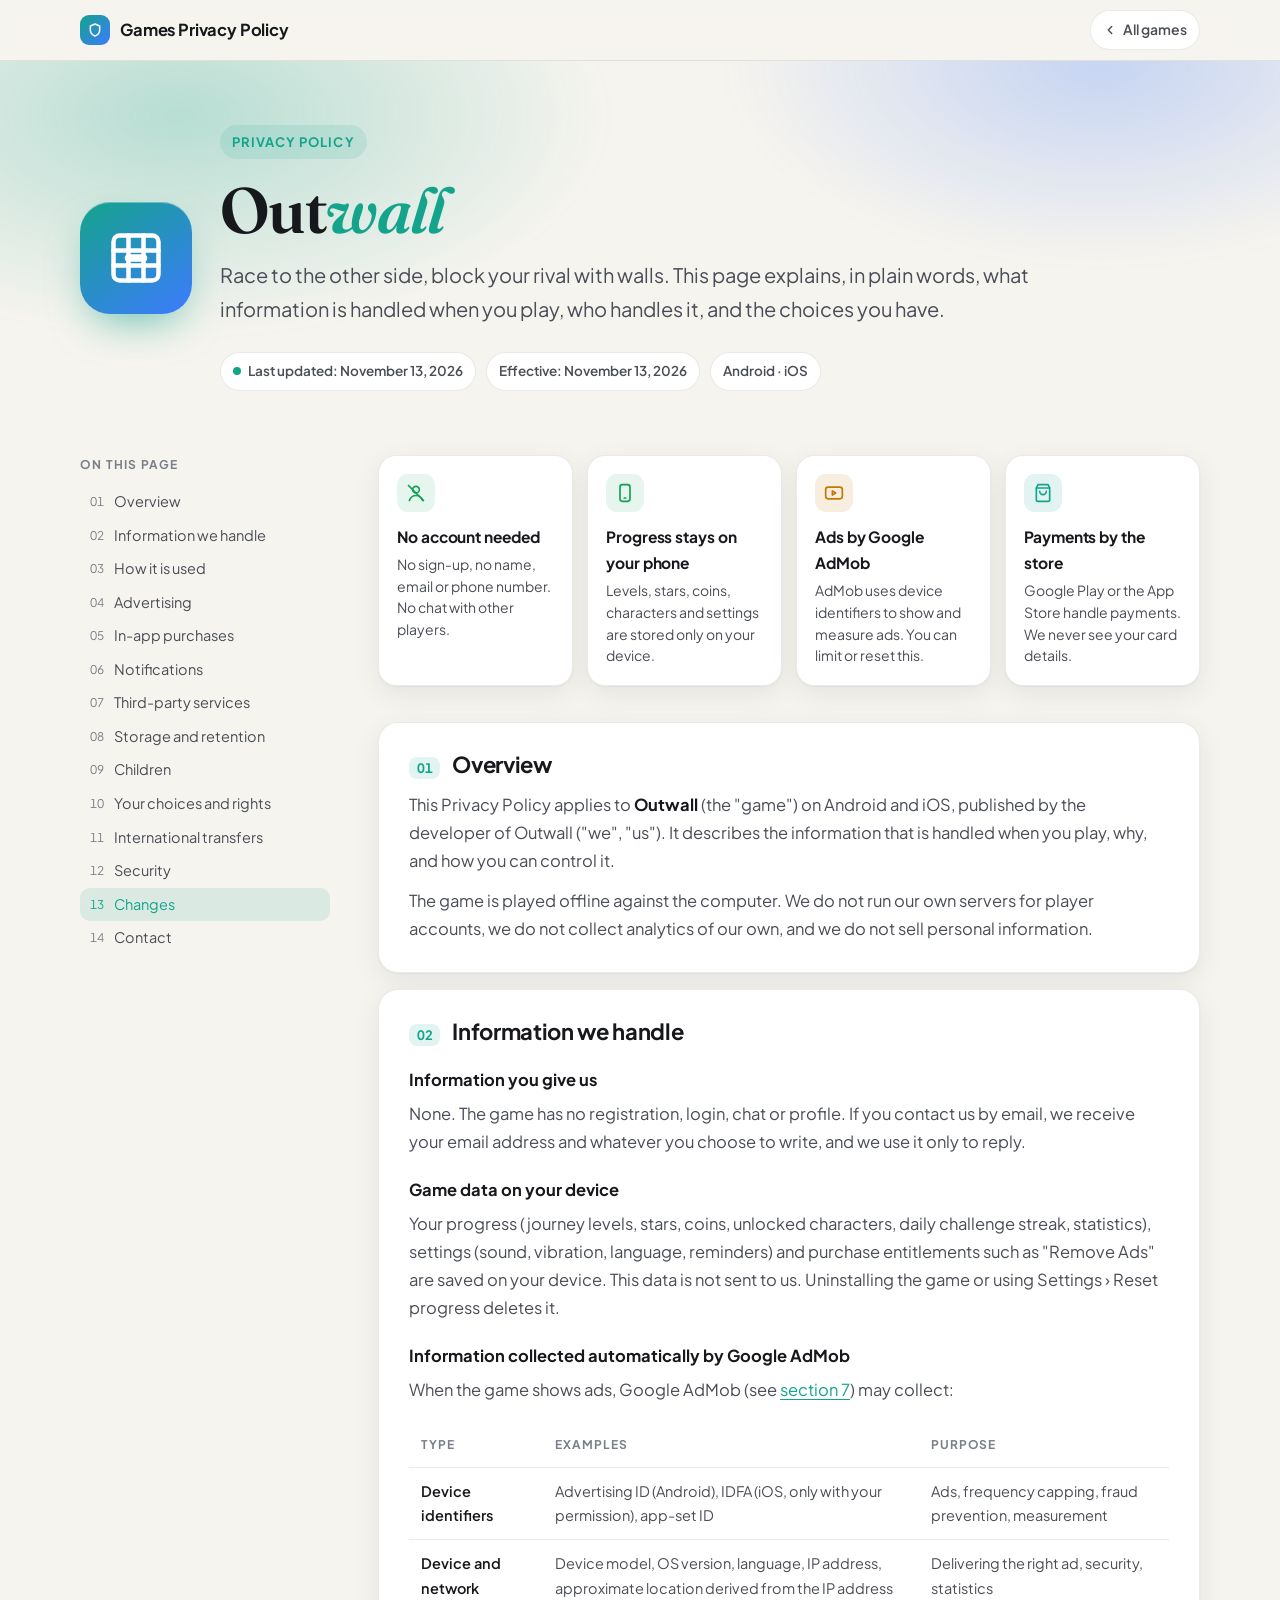
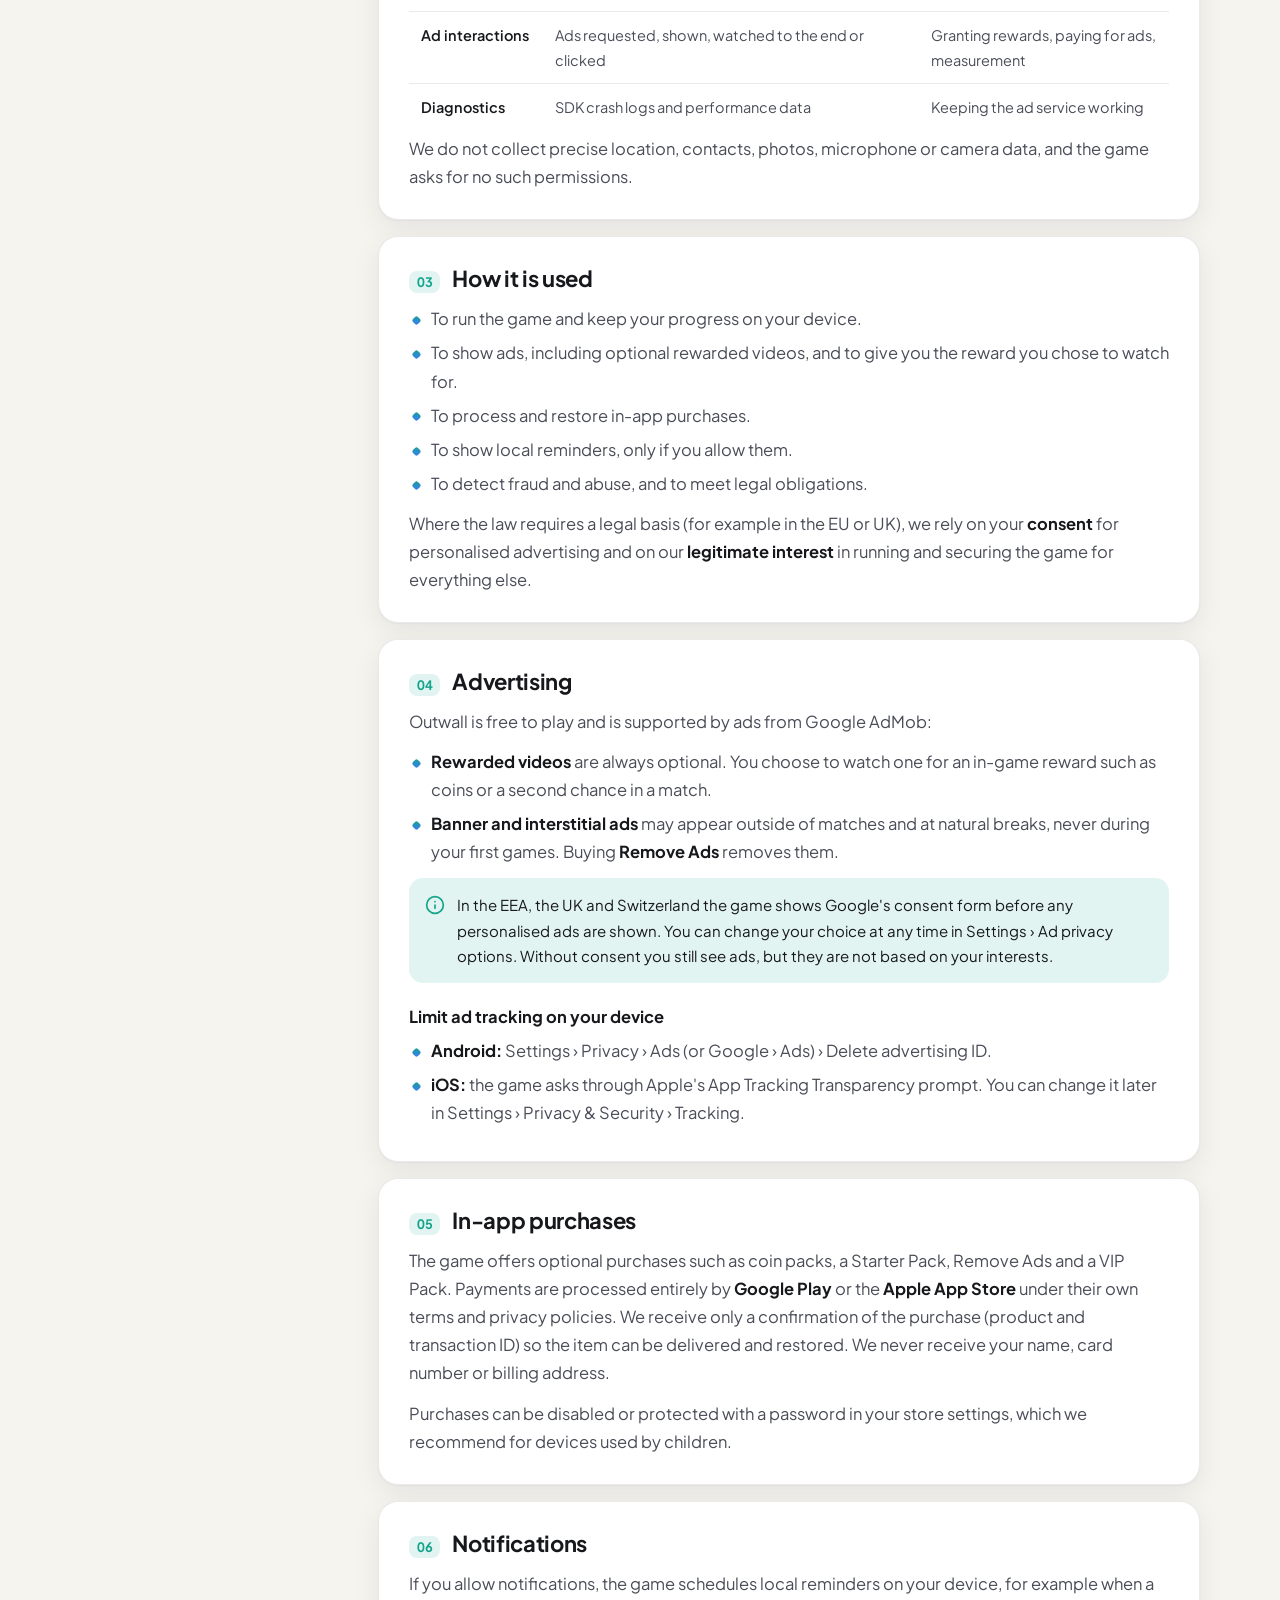
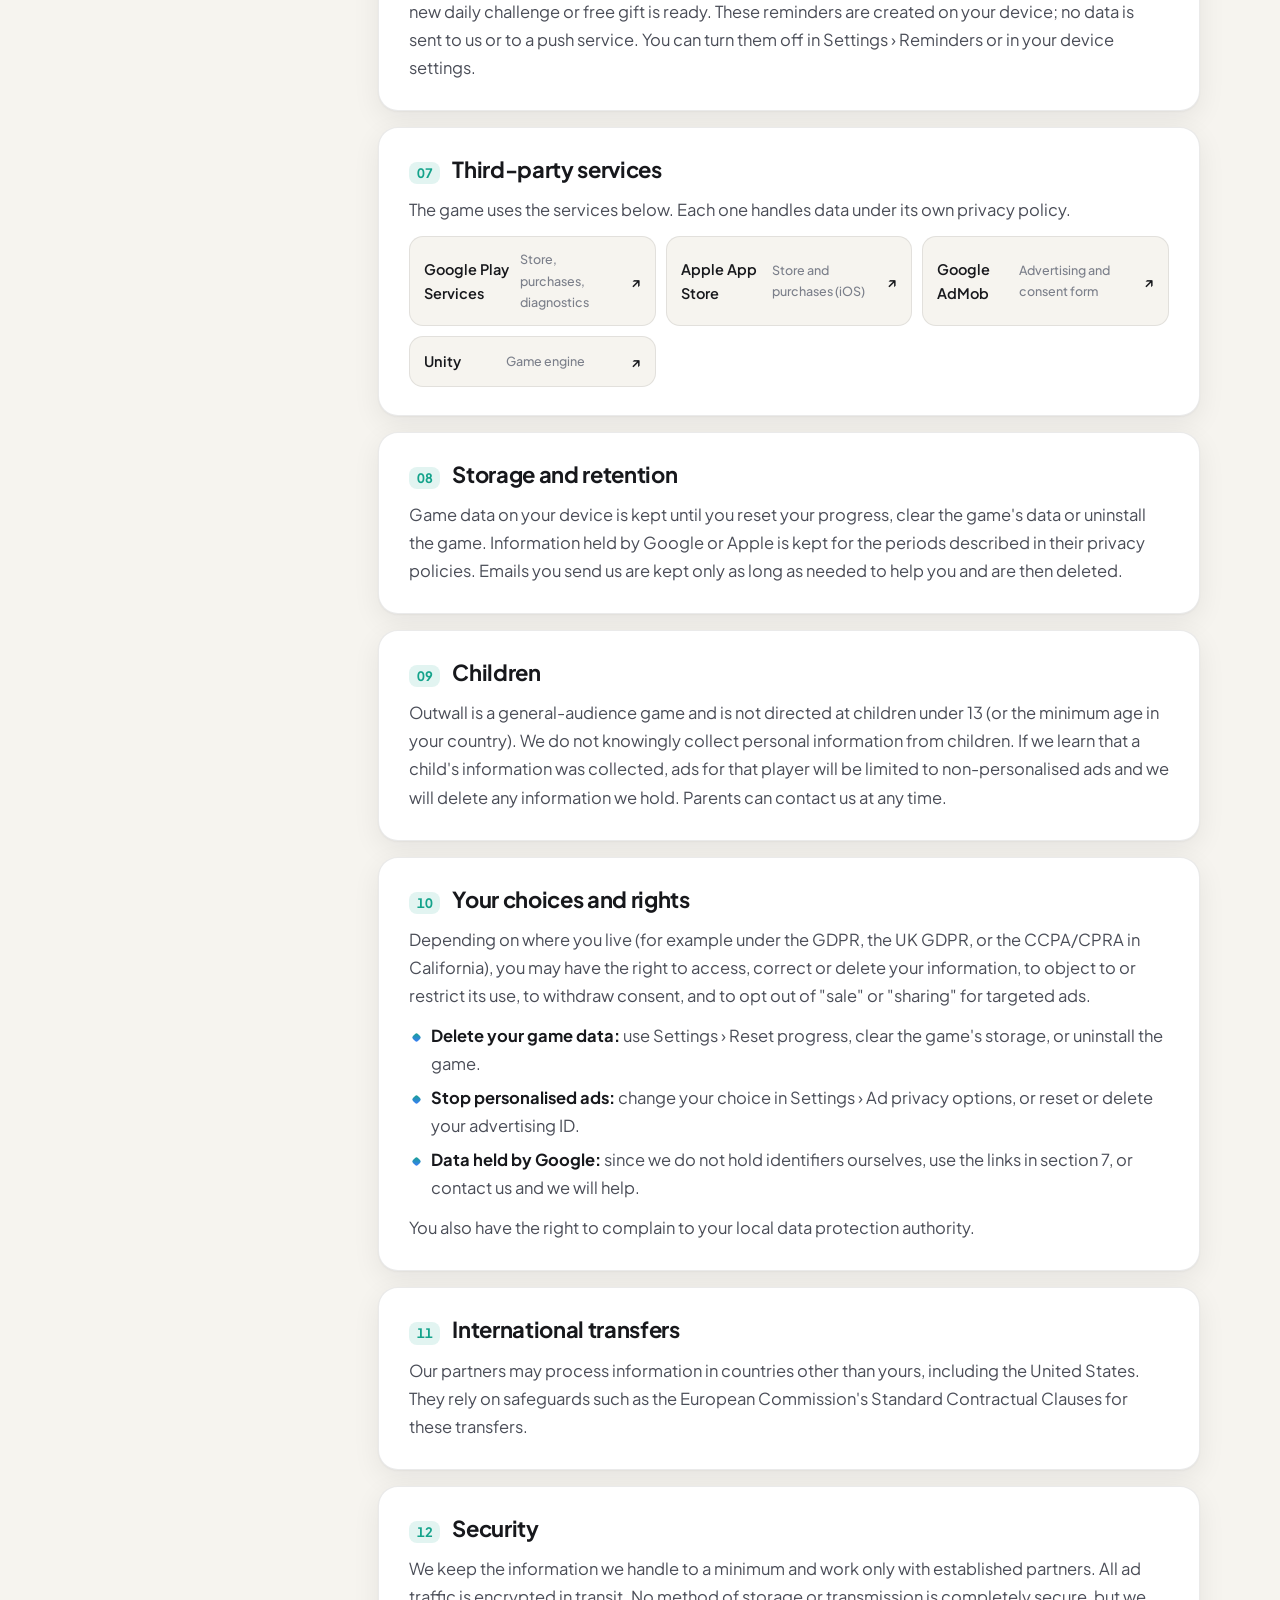
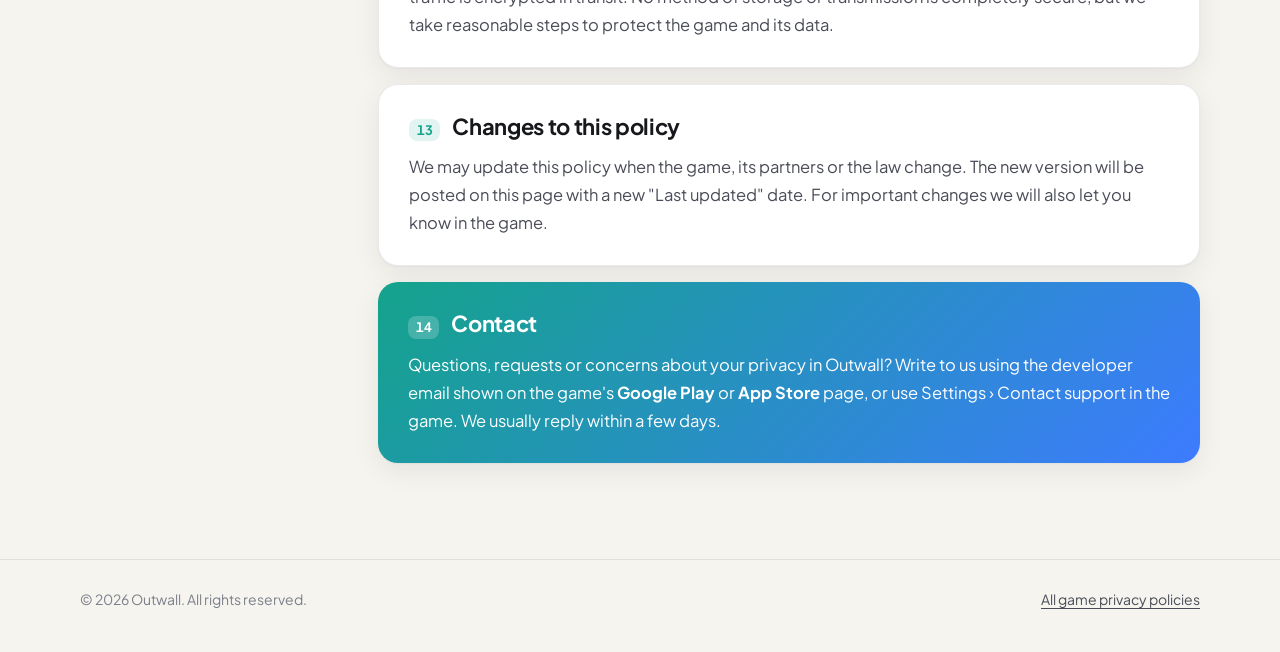
==== outwall/index.html @ 8ed84352 "Add Outwall privacy policy" ====
<!doctype html>
<html lang="en">
<head>
  <meta charset="utf-8">
  <meta name="viewport" content="width=device-width, initial-scale=1">
  <title>Privacy Policy · Outwall</title>
  <meta name="description" content="Privacy Policy for Outwall, the wall-building strategy board game: what data the game, Google AdMob and the app stores handle, and the choices you have.">
  <meta name="theme-color" content="#14a38b">
  <link rel="preconnect" href="https://fonts.googleapis.com">
  <link rel="preconnect" href="https://fonts.gstatic.com" crossorigin>
  <link href="https://fonts.googleapis.com/css2?family=Fraunces:ital,opsz,wght@0,9..144,600;1,9..144,600&family=Plus+Jakarta+Sans:wght@400;500;600;700&display=swap" rel="stylesheet">
  <link rel="stylesheet" href="../assets/style.css">
</head>
<body class="theme-outwall">

<header class="topbar">
  <div class="wrap">
    <a class="brand" href="../">
      <span class="brand-mark"><svg width="16" height="16" viewBox="0 0 24 24" fill="none" stroke="currentColor" stroke-width="2.2" stroke-linecap="round" stroke-linejoin="round"><path d="M12 3l7 3v6c0 4.5-3 7.5-7 9-4-1.5-7-4.5-7-9V6z"/></svg></span>
      Games Privacy Policy
    </a>
    <a class="back" href="../"><svg width="14" height="14" viewBox="0 0 24 24" fill="none" stroke="currentColor" stroke-width="2.4" stroke-linecap="round" stroke-linejoin="round"><path d="M15 18l-6-6 6-6"/></svg>All games</a>
  </div>
</header>

<section class="hero">
  <div class="wrap game-hero">
    <div class="game-icon" aria-hidden="true">
      <svg viewBox="0 0 24 24" fill="none" stroke="currentColor" stroke-width="1.8" stroke-linecap="round" stroke-linejoin="round"><rect x="3" y="3" width="18" height="18" rx="2.5"/><path d="M9 3v18M15 3v18M3 9h18M3 15h18"/><path d="M9 12h6" stroke-width="3"/></svg>
    </div>
    <div>
      <span class="eyebrow">Privacy Policy</span>
      <h1>Out<em>wall</em></h1>
      <p class="lead">Race to the other side, block your rival with walls. This page explains, in plain words, what information is handled when you play, who handles it, and the choices you have.</p>
      <div class="meta">
        <span class="chip"><span class="dot"></span>Last updated: November 13, 2026</span>
        <span class="chip">Effective: November 13, 2026</span>
        <span class="chip">Android · iOS</span>
      </div>
    </div>
  </div>
</section>

<div class="wrap layout">
  <nav class="toc" aria-label="On this page">
    <h3>On this page</h3>
    <ol>
      <li><a href="#overview">Overview</a></li>
      <li><a href="#collect">Information we handle</a></li>
      <li><a href="#use">How it is used</a></li>
      <li><a href="#ads">Advertising</a></li>
      <li><a href="#purchases">In-app purchases</a></li>
      <li><a href="#notifications">Notifications</a></li>
      <li><a href="#partners">Third-party services</a></li>
      <li><a href="#retention">Storage and retention</a></li>
      <li><a href="#children">Children</a></li>
      <li><a href="#rights">Your choices and rights</a></li>
      <li><a href="#transfers">International transfers</a></li>
      <li><a href="#security">Security</a></li>
      <li><a href="#changes">Changes</a></li>
      <li><a href="#contact">Contact</a></li>
    </ol>
  </nav>

  <main class="doc">
    <div class="glance" aria-label="At a glance">
      <div class="g-card good">
        <div class="ic"><svg viewBox="0 0 24 24" fill="none" stroke="currentColor" stroke-width="2" stroke-linecap="round" stroke-linejoin="round"><circle cx="12" cy="8" r="4"/><path d="M4 21c1.5-4 4.5-6 8-6s6.5 2 8 6"/><path d="M3 3l18 18"/></svg></div>
        <h4>No account needed</h4>
        <p>No sign-up, no name, email or phone number. No chat with other players.</p>
      </div>
      <div class="g-card good">
        <div class="ic"><svg viewBox="0 0 24 24" fill="none" stroke="currentColor" stroke-width="2" stroke-linecap="round" stroke-linejoin="round"><rect x="6" y="2" width="12" height="20" rx="3"/><path d="M11 18h2"/></svg></div>
        <h4>Progress stays on your phone</h4>
        <p>Levels, stars, coins, characters and settings are stored only on your device.</p>
      </div>
      <div class="g-card warn">
        <div class="ic"><svg viewBox="0 0 24 24" fill="none" stroke="currentColor" stroke-width="2" stroke-linecap="round" stroke-linejoin="round"><rect x="2" y="5" width="20" height="14" rx="3"/><path d="M10 9.5v5l4-2.5z"/></svg></div>
        <h4>Ads by Google AdMob</h4>
        <p>AdMob uses device identifiers to show and measure ads. You can limit or reset this.</p>
      </div>
      <div class="g-card info">
        <div class="ic"><svg viewBox="0 0 24 24" fill="none" stroke="currentColor" stroke-width="2" stroke-linecap="round" stroke-linejoin="round"><path d="M6 2l-2 4v14a2 2 0 0 0 2 2h12a2 2 0 0 0 2-2V6l-2-4z"/><path d="M4 6h16"/><path d="M16 10a4 4 0 0 1-8 0"/></svg></div>
        <h4>Payments by the store</h4>
        <p>Google Play or the App Store handle payments. We never see your card details.</p>
      </div>
    </div>

    <section id="overview">
      <h2><span class="n">01</span>Overview</h2>
      <p>This Privacy Policy applies to <strong>Outwall</strong> (the "game") on Android and iOS, published by the developer of Outwall ("we", "us"). It describes the information that is handled when you play, why, and how you can control it.</p>
      <p>The game is played offline against the computer. We do not run our own servers for player accounts, we do not collect analytics of our own, and we do not sell personal information.</p>
    </section>

    <section id="collect">
      <h2><span class="n">02</span>Information we handle</h2>
      <h3>Information you give us</h3>
      <p>None. The game has no registration, login, chat or profile. If you contact us by email, we receive your email address and whatever you choose to write, and we use it only to reply.</p>

      <h3>Game data on your device</h3>
      <p>Your progress (journey levels, stars, coins, unlocked characters, daily challenge streak, statistics), settings (sound, vibration, language, reminders) and purchase entitlements such as "Remove Ads" are saved on your device. This data is not sent to us. Uninstalling the game or using Settings › Reset progress deletes it.</p>

      <h3>Information collected automatically by Google AdMob</h3>
      <p>When the game shows ads, Google AdMob (see <a href="#partners">section 7</a>) may collect:</p>
      <div class="table-scroll">
        <table class="table">
          <thead><tr><th>Type</th><th>Examples</th><th>Purpose</th></tr></thead>
          <tbody>
            <tr><td>Device identifiers</td><td>Advertising ID (Android), IDFA (iOS, only with your permission), app-set ID</td><td>Ads, frequency capping, fraud prevention, measurement</td></tr>
            <tr><td>Device and network</td><td>Device model, OS version, language, IP address, approximate location derived from the IP address</td><td>Delivering the right ad, security, statistics</td></tr>
            <tr><td>Ad interactions</td><td>Ads requested, shown, watched to the end or clicked</td><td>Granting rewards, paying for ads, measurement</td></tr>
            <tr><td>Diagnostics</td><td>SDK crash logs and performance data</td><td>Keeping the ad service working</td></tr>
          </tbody>
        </table>
      </div>
      <p>We do not collect precise location, contacts, photos, microphone or camera data, and the game asks for no such permissions.</p>
    </section>

    <section id="use">
      <h2><span class="n">03</span>How it is used</h2>
      <ul>
        <li>To run the game and keep your progress on your device.</li>
        <li>To show ads, including optional rewarded videos, and to give you the reward you chose to watch for.</li>
        <li>To process and restore in-app purchases.</li>
        <li>To show local reminders, only if you allow them.</li>
        <li>To detect fraud and abuse, and to meet legal obligations.</li>
      </ul>
      <p>Where the law requires a legal basis (for example in the EU or UK), we rely on your <strong>consent</strong> for personalised advertising and on our <strong>legitimate interest</strong> in running and securing the game for everything else.</p>
    </section>

    <section id="ads">
      <h2><span class="n">04</span>Advertising</h2>
      <p>Outwall is free to play and is supported by ads from Google AdMob:</p>
      <ul>
        <li><strong>Rewarded videos</strong> are always optional. You choose to watch one for an in-game reward such as coins or a second chance in a match.</li>
        <li><strong>Banner and interstitial ads</strong> may appear outside of matches and at natural breaks, never during your first games. Buying <strong>Remove Ads</strong> removes them.</li>
      </ul>
      <div class="callout">
        <svg viewBox="0 0 24 24" fill="none" stroke="currentColor" stroke-width="2" stroke-linecap="round" stroke-linejoin="round"><circle cx="12" cy="12" r="10"/><path d="M12 16v-4"/><path d="M12 8h.01"/></svg>
        <div>In the EEA, the UK and Switzerland the game shows Google's consent form before any personalised ads are shown. You can change your choice at any time in Settings › Ad privacy options. Without consent you still see ads, but they are not based on your interests.</div>
      </div>
      <h3>Limit ad tracking on your device</h3>
      <ul>
        <li><strong>Android:</strong> Settings › Privacy › Ads (or Google › Ads) › Delete advertising ID.</li>
        <li><strong>iOS:</strong> the game asks through Apple's App Tracking Transparency prompt. You can change it later in Settings › Privacy &amp; Security › Tracking.</li>
      </ul>
    </section>

    <section id="purchases">
      <h2><span class="n">05</span>In-app purchases</h2>
      <p>The game offers optional purchases such as coin packs, a Starter Pack, Remove Ads and a VIP Pack. Payments are processed entirely by <strong>Google Play</strong> or the <strong>Apple App Store</strong> under their own terms and privacy policies. We receive only a confirmation of the purchase (product and transaction ID) so the item can be delivered and restored. We never receive your name, card number or billing address.</p>
      <p>Purchases can be disabled or protected with a password in your store settings, which we recommend for devices used by children.</p>
    </section>

    <section id="notifications">
      <h2><span class="n">06</span>Notifications</h2>
      <p>If you allow notifications, the game schedules local reminders on your device, for example when a new daily challenge or free gift is ready. These reminders are created on your device; no data is sent to us or to a push service. You can turn them off in Settings › Reminders or in your device settings.</p>
    </section>

    <section id="partners">
      <h2><span class="n">07</span>Third-party services</h2>
      <p>The game uses the services below. Each one handles data under its own privacy policy.</p>
      <div class="partners">
        <a class="partner" href="https://policies.google.com/privacy" target="_blank" rel="noopener">Google Play Services<small>Store, purchases, diagnostics</small><span>↗</span></a>
        <a class="partner" href="https://www.apple.com/legal/privacy/" target="_blank" rel="noopener">Apple App Store<small>Store and purchases (iOS)</small><span>↗</span></a>
        <a class="partner" href="https://policies.google.com/technologies/ads" target="_blank" rel="noopener">Google AdMob<small>Advertising and consent form</small><span>↗</span></a>
        <a class="partner" href="https://unity.com/legal/game-player-and-app-user-privacy-policy" target="_blank" rel="noopener">Unity<small>Game engine</small><span>↗</span></a>
      </div>
    </section>

    <section id="retention">
      <h2><span class="n">08</span>Storage and retention</h2>
      <p>Game data on your device is kept until you reset your progress, clear the game's data or uninstall the game. Information held by Google or Apple is kept for the periods described in their privacy policies. Emails you send us are kept only as long as needed to help you and are then deleted.</p>
    </section>

    <section id="children">
      <h2><span class="n">09</span>Children</h2>
      <p>Outwall is a general-audience game and is not directed at children under 13 (or the minimum age in your country). We do not knowingly collect personal information from children. If we learn that a child's information was collected, ads for that player will be limited to non-personalised ads and we will delete any information we hold. Parents can contact us at any time.</p>
    </section>

    <section id="rights">
      <h2><span class="n">10</span>Your choices and rights</h2>
      <p>Depending on where you live (for example under the GDPR, the UK GDPR, or the CCPA/CPRA in California), you may have the right to access, correct or delete your information, to object to or restrict its use, to withdraw consent, and to opt out of "sale" or "sharing" for targeted ads.</p>
      <ul>
        <li><strong>Delete your game data:</strong> use Settings › Reset progress, clear the game's storage, or uninstall the game.</li>
        <li><strong>Stop personalised ads:</strong> change your choice in Settings › Ad privacy options, or reset or delete your advertising ID.</li>
        <li><strong>Data held by Google:</strong> since we do not hold identifiers ourselves, use the links in section 7, or contact us and we will help.</li>
      </ul>
      <p>You also have the right to complain to your local data protection authority.</p>
    </section>

    <section id="transfers">
      <h2><span class="n">11</span>International transfers</h2>
      <p>Our partners may process information in countries other than yours, including the United States. They rely on safeguards such as the European Commission's Standard Contractual Clauses for these transfers.</p>
    </section>

    <section id="security">
      <h2><span class="n">12</span>Security</h2>
      <p>We keep the information we handle to a minimum and work only with established partners. All ad traffic is encrypted in transit. No method of storage or transmission is completely secure, but we take reasonable steps to protect the game and its data.</p>
    </section>

    <section id="changes">
      <h2><span class="n">13</span>Changes to this policy</h2>
      <p>We may update this policy when the game, its partners or the law change. The new version will be posted on this page with a new "Last updated" date. For important changes we will also let you know in the game.</p>
    </section>

    <section id="contact" class="contact-card">
      <h2><span class="n">14</span>Contact</h2>
      <p>Questions, requests or concerns about your privacy in Outwall? Write to us using the developer email shown on the game's <strong>Google Play</strong> or <strong>App Store</strong> page, or use Settings › Contact support in the game. We usually reply within a few days.</p>
    </section>
  </main>
</div>

<footer>
  <div class="wrap">
    <span>© 2026 Outwall. All rights reserved.</span>
    <a href="../">All game privacy policies</a>
  </div>
</footer>

<script src="../assets/toc.js"></script>
</body>
</html>
---- assets/style.css ----
/* Games Privacy Policy: shared look for the hub and every game's policy page. */
:root {
  --bg: #f6f4ef;
  --bg-2: #efece4;
  --surface: #ffffff;
  --ink: #17181c;
  --ink-2: #4a4d57;
  --ink-3: #7b7f8a;
  --line: rgba(23, 24, 28, 0.09);
  --accent: #5b5bf0;
  --accent-2: #9b6bff;
  --accent-ink: #ffffff;
  --accent-soft: rgba(91, 91, 240, 0.1);
  --good: #12a150;
  --good-soft: rgba(18, 161, 80, 0.1);
  --warn: #c77700;
  --warn-soft: rgba(199, 119, 0, 0.12);
  --radius: 20px;
  --shadow: 0 1px 2px rgba(15, 18, 30, 0.04), 0 8px 28px rgba(15, 18, 30, 0.07);
  --font: "Plus Jakarta Sans", system-ui, -apple-system, "Segoe UI", Roboto, Arial, sans-serif;
  --display: "Fraunces", Georgia, "Times New Roman", serif;
  color-scheme: light;
}

@media (prefers-color-scheme: dark) {
  :root {
    --bg: #0f1015;
    --bg-2: #15171e;
    --surface: #1a1c24;
    --ink: #f2f3f7;
    --ink-2: #b9bdc9;
    --ink-3: #868b99;
    --line: rgba(255, 255, 255, 0.08);
    --accent-soft: rgba(140, 140, 255, 0.14);
    --good: #3ddc84;
    --good-soft: rgba(61, 220, 132, 0.12);
    --warn: #ffb547;
    --warn-soft: rgba(255, 181, 71, 0.13);
    --shadow: 0 1px 2px rgba(0, 0, 0, 0.3), 0 10px 30px rgba(0, 0, 0, 0.35);
    color-scheme: dark;
  }
}

/* Game themes: each policy page sets one on <body>. */
.theme-rush-street {
  --accent: #ff6b2c;
  --accent-2: #ffb21e;
  --accent-soft: rgba(255, 107, 44, 0.12);
}
.theme-worldstellar {
  --accent: #3d7bff;
  --accent-2: #8a5cff;
  --accent-soft: rgba(61, 123, 255, 0.12);
}
.theme-block-bloom {
  --accent: #e2489a;
  --accent-2: #8b5cf6;
  --accent-soft: rgba(226, 72, 154, 0.12);
}
.theme-outwall {
  --accent: #14a38b;
  --accent-2: #3d7bff;
  --accent-soft: rgba(20, 163, 139, 0.12);
}

* { box-sizing: border-box; }
html { scroll-behavior: smooth; -webkit-text-size-adjust: 100%; }
body {
  margin: 0;
  background: var(--bg);
  color: var(--ink);
  font-family: var(--font);
  font-size: 16.5px;
  line-height: 1.7;
  -webkit-font-smoothing: antialiased;
}
a { color: var(--accent); text-underline-offset: 3px; }
a:hover { text-decoration-thickness: 2px; }
img, svg { display: block; }

.wrap { width: min(1120px, 100% - 32px); margin-inline: auto; }

/* ---------------------------------------------------------------- top bar */
.topbar {
  position: sticky;
  top: 0;
  z-index: 20;
  backdrop-filter: saturate(1.4) blur(14px);
  -webkit-backdrop-filter: saturate(1.4) blur(14px);
  background: color-mix(in srgb, var(--bg) 78%, transparent);
  border-bottom: 1px solid var(--line);
}
.topbar .wrap { display: flex; align-items: center; justify-content: space-between; height: 60px; gap: 12px; }
.brand { display: flex; align-items: center; gap: 10px; font-weight: 700; color: var(--ink); text-decoration: none; letter-spacing: -0.01em; }
.brand-mark {
  width: 30px; height: 30px; border-radius: 9px;
  background: linear-gradient(135deg, var(--accent), var(--accent-2));
  display: grid; place-items: center; color: #fff;
}
.back {
  display: inline-flex; align-items: center; gap: 6px;
  font-size: 14px; font-weight: 600; color: var(--ink-2); text-decoration: none;
  padding: 7px 12px; border-radius: 999px; border: 1px solid var(--line); background: var(--surface);
}
.back:hover { color: var(--ink); }

/* ---------------------------------------------------------------- hero */
.hero { position: relative; overflow: hidden; padding: 64px 0 56px; }
.hero::before {
  content: "";
  position: absolute; inset: -40% -10% auto -10%; height: 520px;
  background:
    radial-gradient(40% 60% at 20% 40%, color-mix(in srgb, var(--accent) 28%, transparent), transparent 70%),
    radial-gradient(35% 55% at 80% 30%, color-mix(in srgb, var(--accent-2) 26%, transparent), transparent 70%);
  filter: blur(10px);
  pointer-events: none;
}
.hero .wrap { position: relative; }
.eyebrow {
  display: inline-flex; align-items: center; gap: 8px;
  font-size: 13px; font-weight: 700; letter-spacing: 0.08em; text-transform: uppercase;
  color: var(--accent); background: var(--accent-soft); padding: 6px 12px; border-radius: 999px;
}
.hero h1 {
  font-family: var(--display);
  font-weight: 600;
  font-size: clamp(36px, 6vw, 64px);
  line-height: 1.04;
  letter-spacing: -0.025em;
  margin: 18px 0 14px;
  max-width: 16ch;
}
.hero h1 em { font-style: italic; color: var(--accent); }
.hero p.lead { font-size: clamp(17px, 2.2vw, 20px); color: var(--ink-2); max-width: 60ch; margin: 0; }
.meta { display: flex; flex-wrap: wrap; gap: 10px; margin-top: 26px; }
.chip {
  display: inline-flex; align-items: center; gap: 7px;
  font-size: 13.5px; font-weight: 600; color: var(--ink-2);
  background: var(--surface); border: 1px solid var(--line);
  padding: 7px 12px; border-radius: 999px;
}
.chip .dot { width: 8px; height: 8px; border-radius: 50%; background: var(--accent); }

.game-hero { display: grid; grid-template-columns: auto 1fr; gap: 28px; align-items: center; }
.game-icon {
  width: 112px; height: 112px; border-radius: 30px;
  background: linear-gradient(145deg, var(--accent), var(--accent-2));
  box-shadow: 0 18px 40px -12px color-mix(in srgb, var(--accent) 60%, transparent), inset 0 1px 0 rgba(255,255,255,0.35);
  display: grid; place-items: center; color: #fff;
}
.game-icon svg { width: 60px; height: 60px; }
@media (max-width: 640px) {
  .hero { padding: 40px 0 36px; }
  .game-hero { grid-template-columns: 1fr; gap: 18px; }
  .game-icon { width: 84px; height: 84px; border-radius: 24px; }
  .game-icon svg { width: 46px; height: 46px; }
}

/* ---------------------------------------------------------------- hub cards */
.games { display: grid; grid-template-columns: repeat(auto-fill, minmax(300px, 1fr)); gap: 20px; padding-bottom: 72px; }
.game-card {
  position: relative; display: flex; flex-direction: column; gap: 16px;
  background: var(--surface); border: 1px solid var(--line); border-radius: 24px;
  padding: 24px; box-shadow: var(--shadow); text-decoration: none; color: inherit;
  transition: transform 0.2s ease, box-shadow 0.2s ease;
  overflow: hidden;
}
.game-card::after {
  content: ""; position: absolute; inset: 0 0 auto 0; height: 4px;
  background: linear-gradient(90deg, var(--accent), var(--accent-2));
}
.game-card:hover { transform: translateY(-3px); box-shadow: 0 2px 4px rgba(15,18,30,0.05), 0 18px 40px rgba(15,18,30,0.12); }
.game-card .top { display: flex; gap: 16px; align-items: center; }
.game-card .game-icon { width: 64px; height: 64px; border-radius: 18px; }
.game-card .game-icon svg { width: 34px; height: 34px; }
.game-card h2 { font-size: 21px; margin: 0; letter-spacing: -0.01em; line-height: 1.2; }
.game-card .sub { font-size: 14px; color: var(--ink-3); margin: 2px 0 0; }
.game-card p { margin: 0; color: var(--ink-2); font-size: 15px; }
.tags { display: flex; flex-wrap: wrap; gap: 6px; }
.tag { font-size: 12.5px; font-weight: 600; padding: 4px 10px; border-radius: 999px; background: var(--bg-2); color: var(--ink-2); }
.tag.on { background: var(--accent-soft); color: var(--accent); }
.game-card .go { margin-top: auto; display: flex; justify-content: space-between; align-items: center; font-weight: 700; color: var(--accent); font-size: 15px; }
.game-card .go span.arrow { transition: transform 0.2s ease; }
.game-card:hover .go span.arrow { transform: translateX(4px); }

/* ---------------------------------------------------------------- policy layout */
.layout { display: grid; grid-template-columns: 250px minmax(0, 1fr); gap: 48px; padding: 8px 0 80px; }
@media (max-width: 920px) { .layout { grid-template-columns: minmax(0, 1fr); gap: 24px; } }

.toc { position: sticky; top: 84px; align-self: start; }
.toc h3 { font-size: 12px; letter-spacing: 0.1em; text-transform: uppercase; color: var(--ink-3); margin: 0 0 10px; }
.toc ol { list-style: none; padding: 0; margin: 0; counter-reset: toc; }
.toc li { counter-increment: toc; }
.toc a {
  display: flex; gap: 10px; padding: 7px 10px; border-radius: 10px;
  color: var(--ink-2); text-decoration: none; font-size: 14.5px; line-height: 1.35;
}
.toc a::before { content: counter(toc, decimal-leading-zero); font-variant-numeric: tabular-nums; color: var(--ink-3); font-size: 12px; padding-top: 2px; }
.toc a:hover, .toc a.active { background: var(--accent-soft); color: var(--accent); }
.toc a.active::before { color: var(--accent); }
@media (max-width: 920px) {
  .toc { position: static; background: var(--surface); border: 1px solid var(--line); border-radius: var(--radius); padding: 16px; }
  .toc ol { columns: 2; column-gap: 12px; }
  .toc a { font-size: 14px; padding: 6px 8px; }
}
@media (max-width: 520px) { .toc ol { columns: 1; } }

/* ---------------------------------------------------------------- glance cards */
.glance { display: grid; grid-template-columns: repeat(auto-fit, minmax(185px, 1fr)); gap: 14px; margin-bottom: 36px; }
.g-card { background: var(--surface); border: 1px solid var(--line); border-radius: 18px; padding: 18px; box-shadow: var(--shadow); }
.g-card .ic { width: 38px; height: 38px; border-radius: 11px; display: grid; place-items: center; margin-bottom: 12px; }
.g-card .ic svg { width: 20px; height: 20px; }
.g-card.good .ic { background: var(--good-soft); color: var(--good); }
.g-card.warn .ic { background: var(--warn-soft); color: var(--warn); }
.g-card.info .ic { background: var(--accent-soft); color: var(--accent); }
.g-card h4 { margin: 0 0 4px; font-size: 15.5px; letter-spacing: -0.005em; }
.g-card p { margin: 0; font-size: 14px; color: var(--ink-2); line-height: 1.55; }

/* ---------------------------------------------------------------- article */
.doc section {
  background: var(--surface); border: 1px solid var(--line); border-radius: var(--radius);
  padding: 28px 30px; margin-bottom: 16px; box-shadow: var(--shadow);
  scroll-margin-top: 80px;
}
@media (max-width: 640px) { .doc section { padding: 22px 18px; } }
.doc h2 {
  display: flex; align-items: baseline; gap: 12px;
  font-size: 22px; letter-spacing: -0.015em; line-height: 1.25; margin: 0 0 12px;
}
.doc h2 .n {
  flex: none; font-size: 13px; font-weight: 700; font-variant-numeric: tabular-nums;
  color: var(--accent); background: var(--accent-soft); border-radius: 8px; padding: 3px 8px;
}
.doc h3 { font-size: 16.5px; margin: 20px 0 6px; }
.doc p { margin: 0 0 12px; color: var(--ink-2); }
.doc p:last-child, .doc ul:last-child { margin-bottom: 0; }
.doc ul { margin: 0 0 12px; padding-left: 0; list-style: none; }
.doc ul li { position: relative; padding-left: 22px; margin: 6px 0; color: var(--ink-2); }
.doc ul li::before {
  content: ""; position: absolute; left: 4px; top: 0.72em;
  width: 7px; height: 7px; border-radius: 2px; transform: rotate(45deg);
  background: linear-gradient(135deg, var(--accent), var(--accent-2));
}
.doc strong { color: var(--ink); }

.table { width: 100%; border-collapse: separate; border-spacing: 0; margin: 8px 0 4px; font-size: 14.5px; }
.table th, .table td { text-align: left; padding: 11px 12px; border-bottom: 1px solid var(--line); vertical-align: top; }
.table th { font-size: 12px; text-transform: uppercase; letter-spacing: 0.08em; color: var(--ink-3); font-weight: 700; }
.table td { color: var(--ink-2); }
.table td:first-child { color: var(--ink); font-weight: 600; }
.table tr:last-child td { border-bottom: 0; }
.table-scroll { overflow-x: auto; margin: 0 -6px; padding: 0 6px; }

.callout {
  display: flex; gap: 12px; padding: 14px 16px; border-radius: 14px;
  background: var(--accent-soft); color: var(--ink); font-size: 15px; margin: 10px 0 14px;
}
.callout svg { flex: none; width: 20px; height: 20px; color: var(--accent); margin-top: 3px; }

.partners { display: grid; grid-template-columns: repeat(auto-fill, minmax(230px, 1fr)); gap: 10px; margin-top: 8px; }
.partner {
  display: flex; justify-content: space-between; align-items: center; gap: 10px;
  padding: 12px 14px; border-radius: 14px; border: 1px solid var(--line); background: var(--bg);
  text-decoration: none; color: var(--ink); font-weight: 600; font-size: 14.5px;
}
.partner small { display: block; font-weight: 500; color: var(--ink-3); font-size: 12.5px; }
.partner:hover { border-color: var(--accent); }

.contact-card {
  background: linear-gradient(135deg, var(--accent), var(--accent-2)) !important;
  color: #fff; border: 0 !important;
}
.contact-card h2, .contact-card p, .contact-card strong { color: #fff !important; }
.contact-card h2 .n { background: rgba(255,255,255,0.2); color: #fff; }
.contact-card a { color: #fff; font-weight: 700; }

/* ---------------------------------------------------------------- footer */
footer { border-top: 1px solid var(--line); padding: 28px 0 40px; color: var(--ink-3); font-size: 14px; }
footer .wrap { display: flex; flex-wrap: wrap; justify-content: space-between; gap: 12px; }
footer a { color: var(--ink-2); }

@media (prefers-reduced-motion: reduce) {
  html { scroll-behavior: auto; }
  .game-card, .game-card .go span.arrow { transition: none; }
}
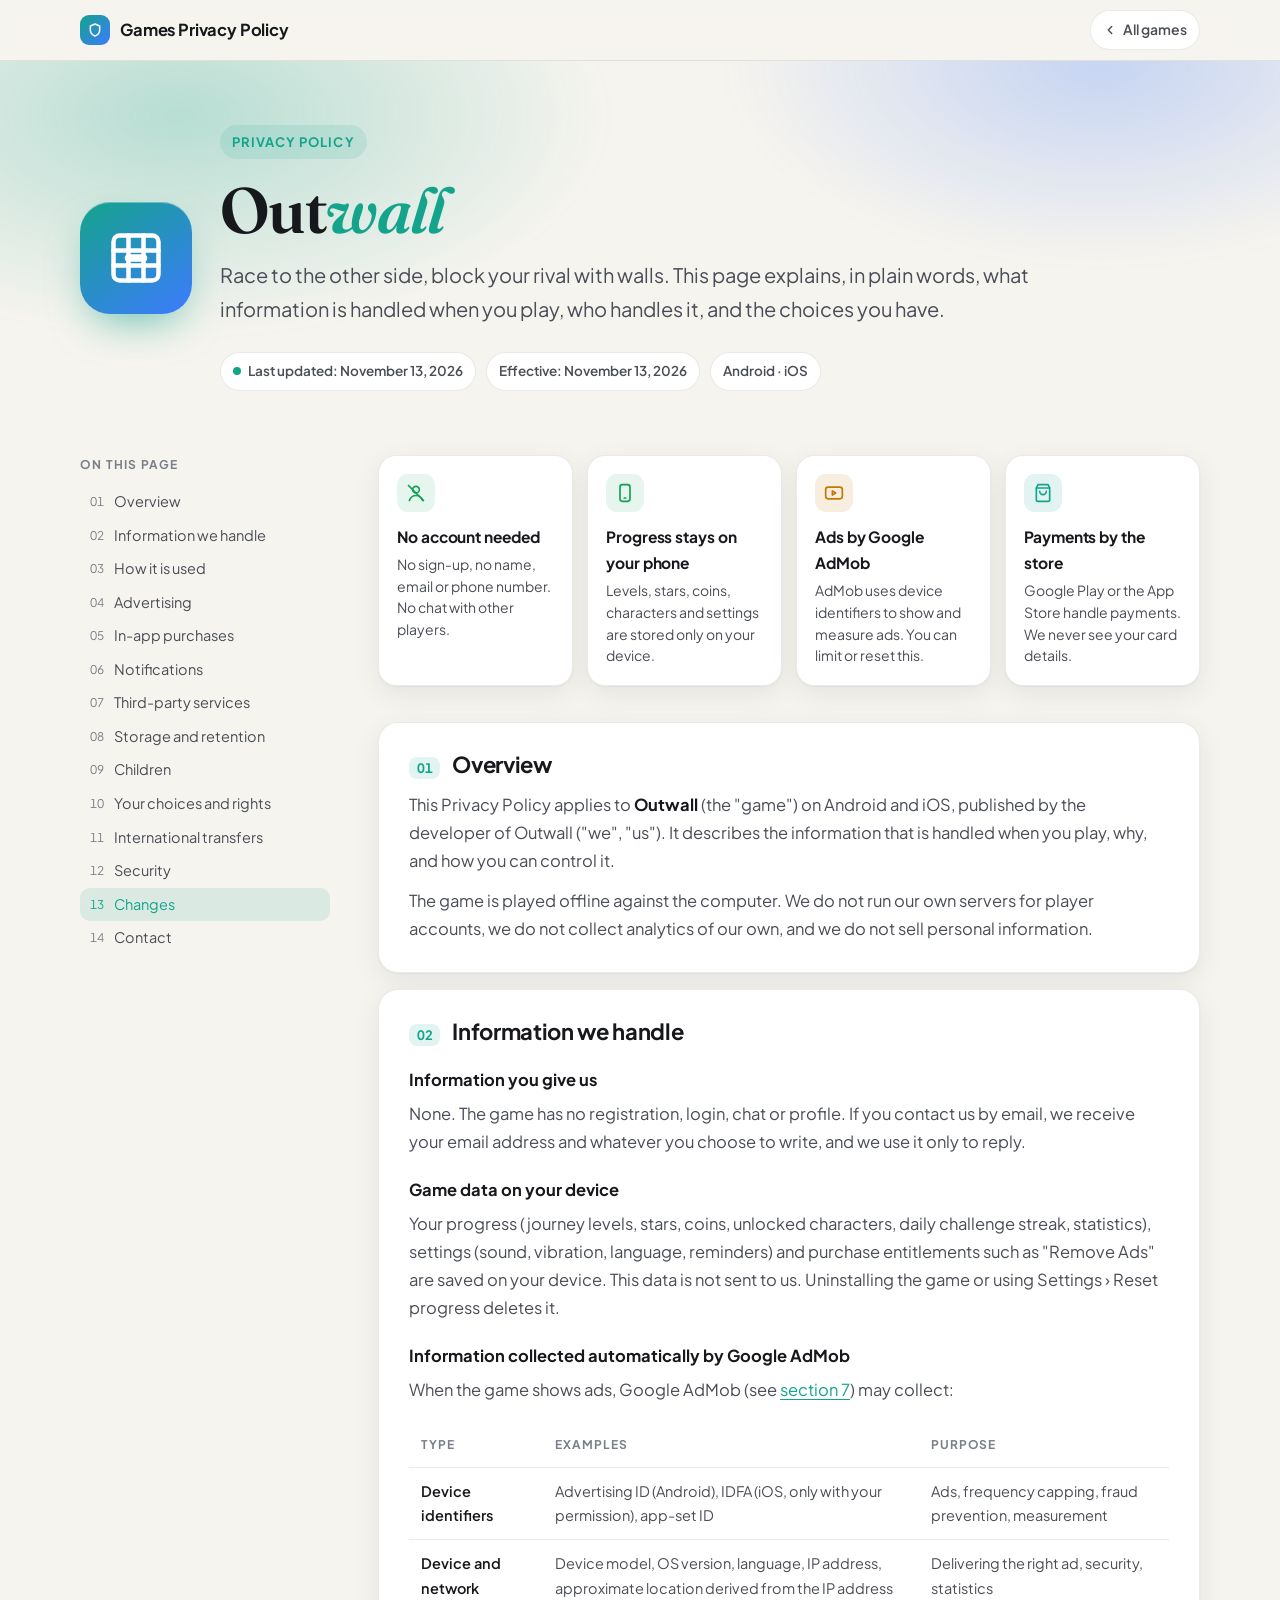
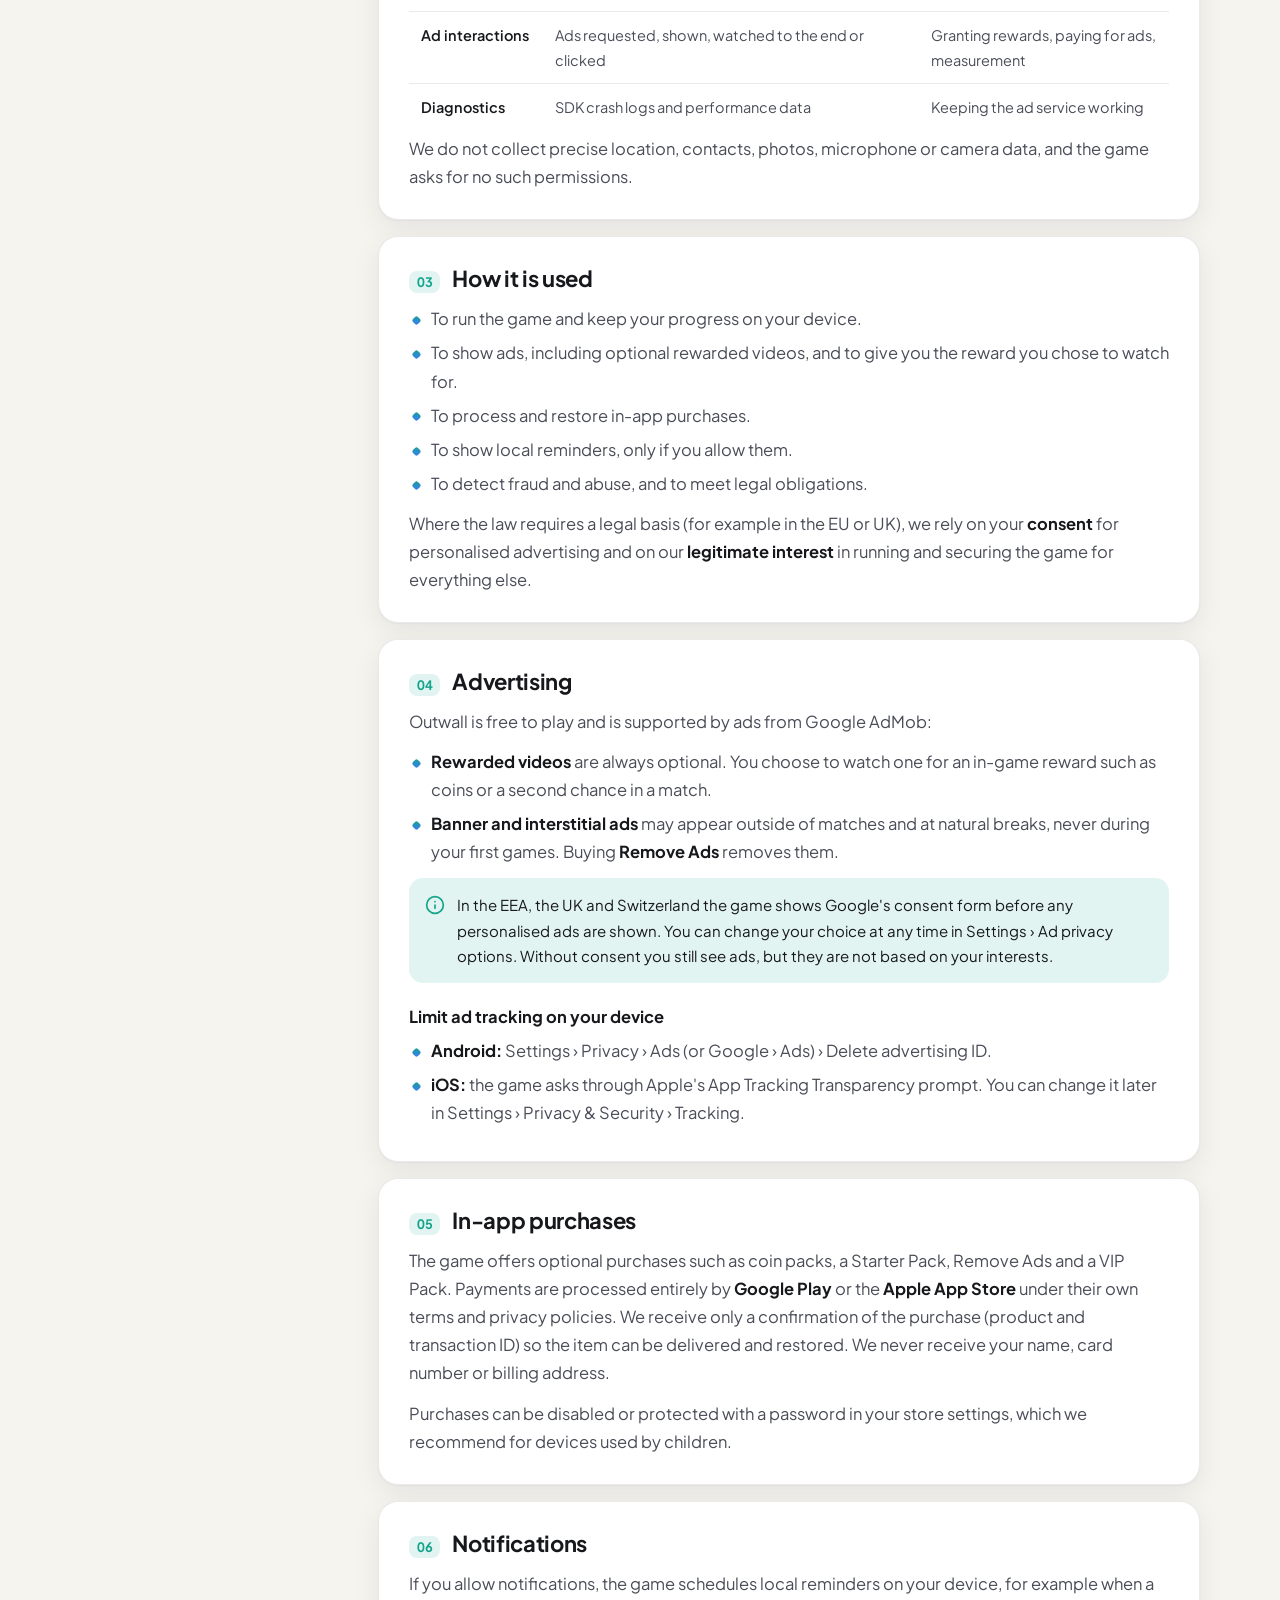
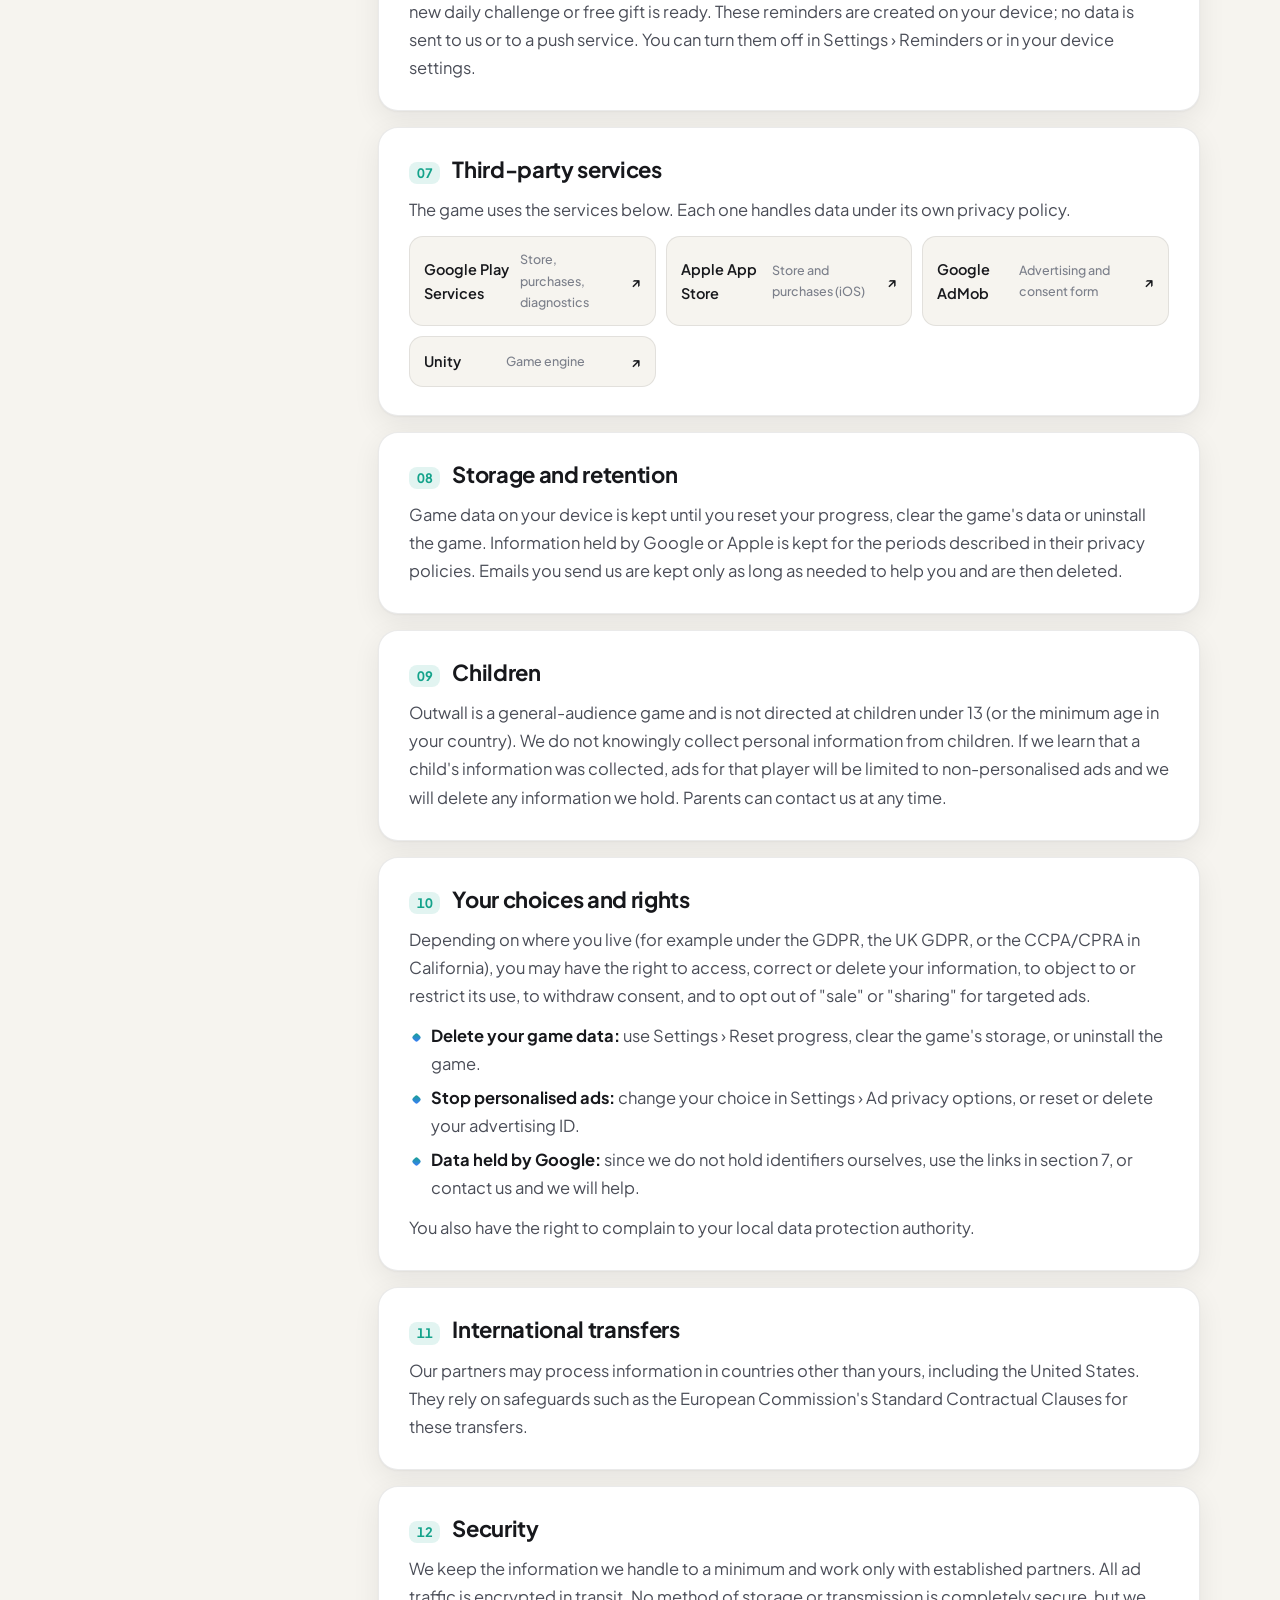
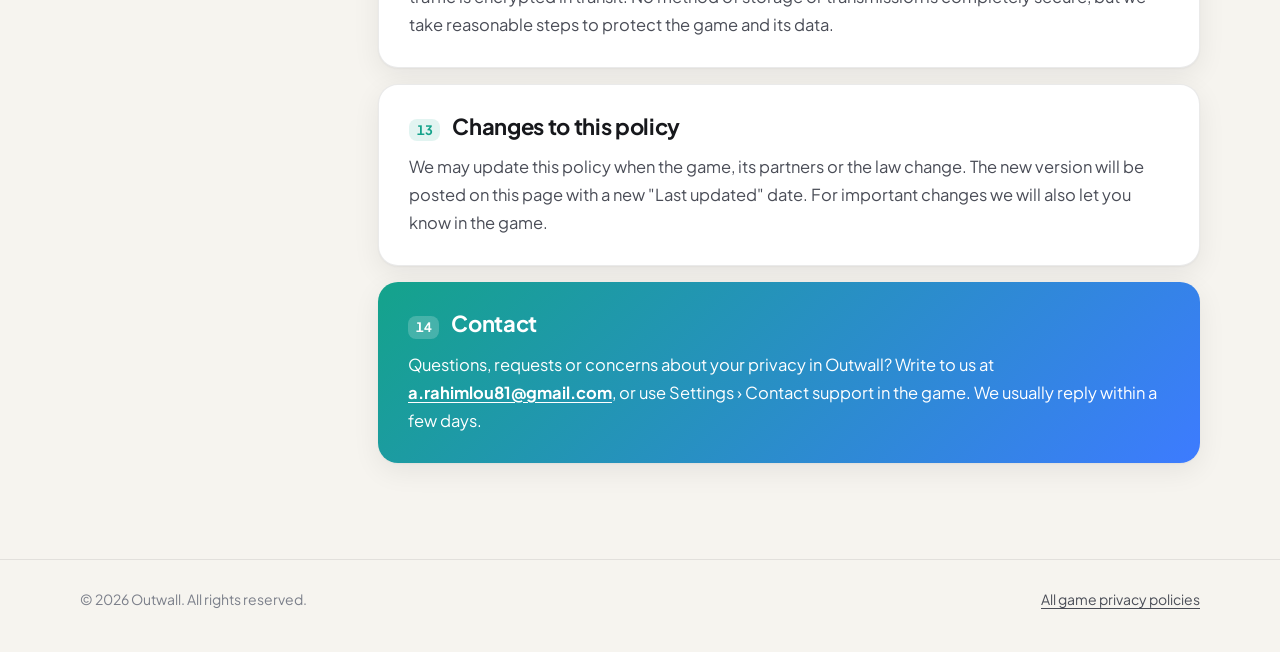
==== commit cc2f0056: "Add contact email to Outwall privacy policy" ====
--- a/outwall/index.html
+++ b/outwall/index.html
@@ -206,7 +206,7 @@
 
     <section id="contact" class="contact-card">
       <h2><span class="n">14</span>Contact</h2>
-      <p>Questions, requests or concerns about your privacy in Outwall? Write to us using the developer email shown on the game's <strong>Google Play</strong> or <strong>App Store</strong> page, or use Settings › Contact support in the game. We usually reply within a few days.</p>
+      <p>Questions, requests or concerns about your privacy in Outwall? Write to us at <a href="mailto:a.rahimlou81@gmail.com">a.rahimlou81@gmail.com</a>, or use Settings › Contact support in the game. We usually reply within a few days.</p>
     </section>
   </main>
 </div>
